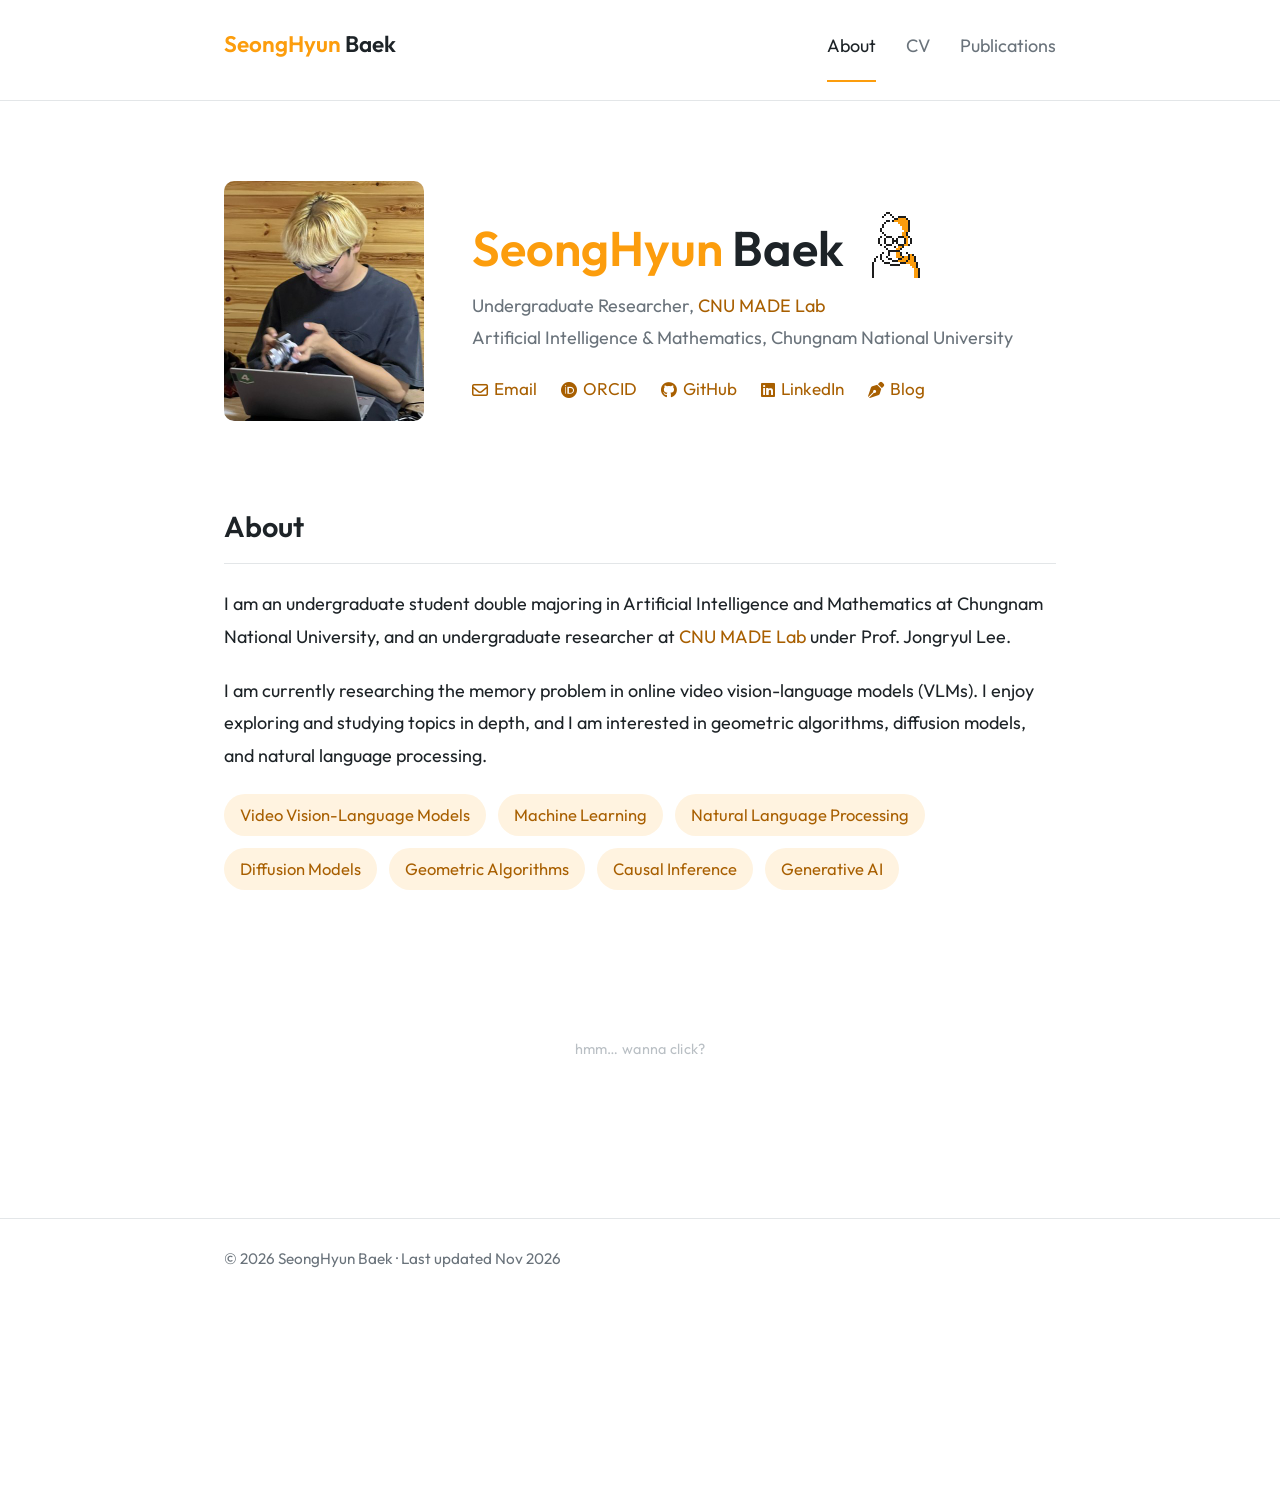
==== index.html @ b53cfd4a "Drop the hover glow on CV cells Co-Authored-By: Claude Opus 5.5 <noreply@anthropic.com>" ====
<!doctype html>
<html lang="en">
<head>
  <meta charset="utf-8">
  <meta name="viewport" content="width=device-width, initial-scale=1">
  <title>SeongHyun Baek</title>
  <link rel="icon" href="favicon.ico" sizes="32x32">
  <link rel="icon" href="images/icon-192.png" type="image/png" sizes="192x192">
  <link rel="apple-touch-icon" href="images/apple-touch-icon.png">
  <meta name="description" content="SeongHyun Baek — Undergraduate researcher in Artificial Intelligence and Mathematics at Chungnam National University (CNU MADE Lab).">
  <link rel="preconnect" href="https://fonts.googleapis.com">
  <link rel="preconnect" href="https://fonts.gstatic.com" crossorigin>
  <link href="https://fonts.googleapis.com/css2?family=Outfit:wght@400;500;600&display=swap" rel="stylesheet">
  <link rel="stylesheet" href="https://cdnjs.cloudflare.com/ajax/libs/font-awesome/6.5.1/css/all.min.css">
  <link rel="stylesheet" href="style.css?v=20261118e">
</head>
<body>

<header class="top">
  <div class="wrap">
    <a class="brand" href="index.html"><span class="given">SeongHyun</span> Baek</a>
    <nav class="menu">
      <a href="index.html" class="active">About</a>
      <a href="cv.html">CV</a>
      <a href="publications.html">Publications</a>
    </nav>
  </div>
</header>

<main class="wrap">
  <section class="intro">
    <!-- 사진: 누를 때마다 찰칵 하고 다음 사진. 목록은 photos.js 의 PHOTOS -->
    <button class="photo" type="button" aria-label="Show next photo">
      <img src="images/profile-4.jpg" alt="SeongHyun Baek">
      <span class="flash"></span>
      <i class="fa-solid fa-camera cam" aria-hidden="true"></i>
    </button>
    <div>
      <div class="name-row">
        <h1><span class="given">SeongHyun</span> Baek</h1>
        <!-- 도트 캐릭터: 모양/대사는 pixel-me.js 에서 수정 -->
        <button class="pixel-me" type="button" aria-label="Say hi">
          <canvas role="img" aria-label="Pixel-art avatar of SeongHyun Baek"></canvas>
          <span class="bubble" aria-live="polite"></span>
        </button>
      </div>
      <p class="role">Undergraduate Researcher, <a href="https://madelab-cnu.com/">CNU MADE Lab</a><br>Artificial Intelligence &amp; Mathematics, Chungnam National University</p>
      <div class="contact">
        <a href="mailto:baegs409@gmail.com"><i class="fa-regular fa-envelope"></i>Email</a>
        <a href="https://orcid.org/0009-0008-2524-4024"><i class="fa-brands fa-orcid"></i>ORCID</a>
        <a href="https://github.com/baeksuenang"><i class="fa-brands fa-github"></i>GitHub</a>
        <a href="https://www.linkedin.com/in/seonghyun-baek/"><i class="fa-brands fa-linkedin"></i>LinkedIn</a>
        <a href="https://velog.io/@baek1004/posts"><i class="fa-solid fa-pen-nib"></i>Blog</a>
      </div>
    </div>
  </section>

  <h2>About</h2>
  <p>
    I am an undergraduate student double majoring in Artificial Intelligence and Mathematics at
    Chungnam National University, and an undergraduate researcher at
    <a href="https://madelab-cnu.com/">CNU MADE Lab</a> under Prof. Jongryul Lee.
  </p>
  <p>
    I am currently researching the memory problem in online video vision-language models (VLMs).
    I enjoy exploring and studying topics in depth, and I am interested in geometric algorithms,
    diffusion models, and natural language processing.
  </p>
  <ul class="interests">
    <!-- 마우스를 올리면 키워드별 애니메이션 (easter.js) -->
    <li data-anim="vlm" tabindex="0">Video Vision-Language Models</li>
    <li data-anim="ml" tabindex="0">Machine Learning</li>
    <li data-anim="nlp" tabindex="0">Natural Language Processing</li>
    <li data-anim="diff" tabindex="0">Diffusion Models</li>
    <li data-anim="geo" tabindex="0">Geometric Algorithms</li>
    <li data-anim="causal" tabindex="0">Causal Inference</li>
    <li data-anim="gen" tabindex="0">Generative AI</li>
  </ul>

  <!-- 이스터 에그: 관심 분야 아래 옅은 글씨를 여러 번 누르면 금이 가다가 깨지고 Off the Clock 이 나타남 (hobbies.js)
       solved.ac 는 GitHub Actions 가 매일 data/solvedac.json 으로 저장, 체스는 열릴 때 chess.com 에서 바로 불러옴 -->
  <div class="crack-zone">
    <button class="crack" id="crack" type="button" aria-label="Click a few times to reveal more">
      <span class="crack-text">hmm… wanna click?</span>
      <svg class="crack-lines" viewBox="0 0 220 44" aria-hidden="true">
        <path class="c1" d="M104 2 L110 14 L102 22"/>
        <path class="c2" d="M102 22 L114 30 L108 42"/>
        <path class="c3" d="M110 14 L132 10 L150 18 M102 22 L80 26 L62 20"/>
        <path class="c4" d="M114 30 L140 34 L168 28 M80 26 L58 36 L36 30 M132 10 L140 2"/>
      </svg>
    </button>
  </div>

  <section class="otc" id="otc" hidden>
    <h2>Off the Clock</h2>
    <p class="muted">You found it. What I do when the GPUs are busy.</p>
    <div class="hobbies">
      <a class="hobby" id="hobby-solved" href="https://solved.ac/profile/baek1004">
        <div class="hobby-head">
          <img class="hobby-icon" alt="" hidden>
          <div><div class="hobby-title">Problem Solving</div><div class="hobby-sub">solved.ac · baek1004</div></div>
        </div>
        <div class="hobby-big" data-f="big">…</div>
        <div class="hobby-label" data-f="label">Tier</div>
        <ul class="hobby-stats" data-f="stats"></ul>
      </a>
      <a class="hobby" id="hobby-chess" href="https://www.chess.com/member/baekseunang">
        <div class="hobby-head">
          <img class="hobby-icon round" alt="" hidden>
          <div><div class="hobby-title">Chess</div><div class="hobby-sub">chess.com · baekseunang</div></div>
        </div>
        <div class="hobby-big" data-f="big">…</div>
        <div class="hobby-label" data-f="label">Rapid rating</div>
        <ul class="hobby-stats" data-f="stats"></ul>
      </a>
    </div>
  </section>
</main>

<footer><div class="wrap">© 2026 SeongHyun Baek · Last updated Nov 2026</div></footer>

<script src="pixel-me.js?v=20261118e"></script>
<script src="photos.js?v=20261118e"></script>
<script src="easter.js?v=20261118e"></script>
<script src="hobbies.js?v=20261118e"></script>

</body>
</html>
---- style.css ----
:root {
  --text: #1d2327;
  --muted: #6a737b;
  --line: #e3e6e8;
  --accent: #fc9d0d;          /* 주황 (테마색) — 선, 점, 테두리 */
  --link: #a85f00;            /* 같은 주황의 진한 버전 — 글자용 (흰 배경에서 잘 읽히게) */
  --accent-soft: #fff3e0;
  --bg: #ffffff;
  --font: "Outfit", system-ui, -apple-system, "Segoe UI", sans-serif;
}

* { box-sizing: border-box; }
html { font-size: 18px; }
body {
  margin: 0;
  background: var(--bg);
  color: var(--text);
  font: 400 1rem/1.8 var(--font);
  word-break: keep-all;
}
a { color: var(--link); text-decoration: none; }
a:hover { text-decoration: underline; text-underline-offset: 3px; }
b, strong { font-weight: 600; }

.wrap { max-width: 880px; margin: 0 auto; padding: 0 24px; }

/* ===== 상단 ===== */
.top { border-bottom: 1px solid var(--line); }
.top .wrap { display: flex; align-items: baseline; gap: 28px; padding-top: 24px; padding-bottom: 18px; }
.brand { font-size: 1.25rem; font-weight: 600; color: var(--text); }
.brand:hover { text-decoration: none; }
.menu { margin-left: auto; display: flex; gap: 30px; font-size: 1rem; }
.menu a { color: var(--muted); padding-bottom: 18px; border-bottom: 2px solid transparent; }
.menu a:hover { color: var(--text); text-decoration: none; }
.menu a.active { color: var(--text); border-bottom-color: var(--accent); }

main.wrap { padding-top: 80px; padding-bottom: 40px; }
h1 { font-weight: 600; font-size: 2.7rem; line-height: 1.2; margin: 0 0 12px; }
h2 {
  font-weight: 600; font-size: 1.6rem;
  margin: 80px 0 24px; padding-bottom: 10px; border-bottom: 1px solid var(--line);
}
p { margin: 0 0 22px; }
ul { margin: 0 0 22px; padding-left: 20px; }
.muted { color: var(--muted); }

/* ===== About: 사진 + 이름 ===== */
.intro { display: grid; grid-template-columns: 200px 1fr; gap: 48px; align-items: center; }
/* 프로필 사진 (누르면 찰칵) */
.photo {
  position: relative; width: 200px; height: 240px; padding: 0; border: 0;
  border-radius: 10px; overflow: hidden; cursor: pointer; background: var(--line); display: block;
}
.photo img { width: 100%; height: 100%; object-fit: cover; display: block; }
.photo .flash { position: absolute; inset: 0; background: #fff; opacity: 0; pointer-events: none; }
.photo .cam {
  position: absolute; right: 8px; bottom: 8px; font-size: .8rem; color: #fff;
  background: rgba(0, 0, 0, .45); width: 28px; height: 28px; border-radius: 50%;
  display: grid; place-items: center; opacity: 0; transition: opacity .15s;
}
.photo:hover .cam, .photo:focus-visible .cam { opacity: 1; }
.photo:focus-visible { outline: 2px solid var(--text); outline-offset: 3px; }
.photo.snap { animation: snap .28s ease-out; }
.photo.snap .flash { animation: flash .35s ease-out; }
@keyframes snap { 0% { transform: scale(1); } 30% { transform: scale(.97); } 100% { transform: scale(1); } }
@keyframes flash { 0% { opacity: 0; } 20% { opacity: .95; } 100% { opacity: 0; } }
@media (prefers-reduced-motion: reduce) { .photo.snap { animation: none; } }

/* 이름 + 도트 캐릭터 */
.name-row { display: flex; align-items: flex-end; gap: 10px; margin: 0 0 12px; }
.name-row h1 { margin: 0; }
.pixel-me {
  position: relative; flex: none; width: 80px; height: 80px; padding: 0; border: 0;
  background: none; cursor: pointer;
}
.pixel-me canvas {
  width: 100%; height: 100%; display: block;
  image-rendering: pixelated; image-rendering: crisp-edges;
}
.pixel-me:focus-visible { outline: 2px solid var(--text); outline-offset: 3px; }
.pixel-me:hover canvas { transform: translateY(-2px); }
.pixel-me.hop canvas { animation: hop .6s steps(4) 2; }
@keyframes hop {
  0%, 100% { transform: translateY(0); }
  50% { transform: translateY(-6px); }
}
.bubble {
  position: absolute; right: 26px; bottom: calc(100% - 4px); z-index: 2;
  background: #fff; color: var(--text); border: 2px solid var(--text); border-radius: 0;
  font: 500 .82rem/1.3 var(--font); white-space: nowrap; padding: 4px 9px;
  box-shadow: 3px 3px 0 var(--text);
  opacity: 0; transform: translateY(4px); transition: opacity .15s, transform .15s; pointer-events: none;
}
.bubble::after {
  content: ""; position: absolute; right: 10px; bottom: -8px;
  width: 8px; height: 8px; background: #fff;
  border-right: 2px solid var(--text); border-bottom: 2px solid var(--text);
  transform: skewX(30deg);
}
.bubble.show { opacity: 1; transform: none; }
@media (prefers-reduced-motion: reduce) {
  .pixel-me:hover canvas { transform: none; }
}
.intro .role { color: var(--muted); margin: 0 0 20px; }
.contact { display: flex; flex-wrap: wrap; gap: 10px 24px; font-size: .95rem; }
.contact a { display: inline-flex; align-items: center; gap: 6px; }
.contact i { font-size: .95em; }

.interests { display: flex; flex-wrap: wrap; gap: 12px; list-style: none; padding: 0; }
.interests li { background: var(--accent-soft); color: var(--link); padding: 6px 16px; border-radius: 999px; font-size: .92rem; }
.interests li[data-anim] { cursor: default; transition: background .15s, color .15s, transform .15s; }
.interests li[data-anim]:hover, .interests li[data-anim]:focus-visible {
  background: var(--accent); color: #fff; transform: translateY(-2px); outline: none;
}

/* 관심 분야 이스터 에그 팝업 */
.kw-pop {
  position: absolute; z-index: 20; background: #fff; border: 1px solid var(--line); border-radius: 12px;
  box-shadow: 0 10px 28px rgba(0, 0, 0, .09); padding: 10px 10px 8px;
  opacity: 0; visibility: hidden; transform: translateY(4px); pointer-events: none;
  transition: opacity .15s, transform .15s, visibility .15s;
}
.kw-pop.show { opacity: 1; visibility: visible; transform: none; }
.kw-pop canvas { display: block; }
.kw-cap { width: 220px; font-size: .72rem; color: var(--muted); text-align: center; margin-top: 4px; line-height: 1.3; }
.kw-pop::after {
  content: ""; position: absolute; left: var(--ax, 50%); bottom: -6px; width: 10px; height: 10px; background: #fff;
  border-right: 1px solid var(--line); border-bottom: 1px solid var(--line); transform: translateX(-50%) rotate(45deg);
}
.kw-pop.below::after { bottom: auto; top: -6px; transform: translateX(-50%) rotate(225deg); }

.news { list-style: none; padding: 0; }
.news li { display: grid; grid-template-columns: 96px 1fr; gap: 12px; padding: 4px 0; }
.news time { color: var(--muted); font-size: .9rem; padding-top: 1px; }

/* ===== Off the Clock (이스터 에그) ===== */
.crack-zone { margin-top: 140px; text-align: center; }
.crack {
  position: relative; display: inline-block; padding: 10px 18px; border: 0; background: none;
  font: 400 .8rem var(--font); color: #b9bfc4; letter-spacing: .02em; cursor: pointer;
}
.crack:hover { color: var(--muted); }
.crack:focus-visible { outline: 1px dashed var(--line); outline-offset: 2px; }
.crack-text { position: relative; display: inline-block; }
.crack-text .ch { display: inline-block; white-space: pre; transition: transform .7s cubic-bezier(.2, .7, .3, 1), opacity .7s; }
.crack-lines {
  position: absolute; left: 50%; top: 50%; width: 220px; height: 44px; transform: translate(-50%, -50%);
  pointer-events: none; fill: none; stroke: #9aa1a7; stroke-width: 1.2; stroke-linecap: round; stroke-linejoin: round;
}
.crack-lines path { stroke-dasharray: 200; stroke-dashoffset: 200; transition: stroke-dashoffset .25s ease-out; }
.crack[data-hits="1"] .c1, .crack[data-hits="2"] .c1, .crack[data-hits="2"] .c2,
.crack[data-hits="3"] .c1, .crack[data-hits="3"] .c2, .crack[data-hits="3"] .c3,
.crack[data-hits="4"] path, .crack.broken path { stroke-dashoffset: 0; }
.crack.broken .crack-lines { opacity: 0; transition: opacity .4s .1s; }
.crack.shake { animation: shake .3s; }
@keyframes shake {
  20% { transform: translateX(-3px) rotate(-1deg); } 40% { transform: translateX(3px) rotate(1deg); }
  60% { transform: translateX(-2px); } 80% { transform: translateX(2px); }
}
.otc.reveal { animation: reveal .7s ease-out both; }
@keyframes reveal { from { opacity: 0; transform: translateY(16px) scale(.98); } to { opacity: 1; transform: none; } }

.hobbies { display: grid; grid-template-columns: 1fr 1fr; gap: 20px; margin-top: 8px; }
.hobby {
  display: block; color: var(--text); border: 1px solid var(--line); border-radius: 12px; padding: 20px 22px;
  transition: border-color .15s, transform .15s, box-shadow .15s;
}
.hobby:hover { text-decoration: none; border-color: var(--accent); transform: translateY(-2px); box-shadow: 0 8px 22px rgba(252, 157, 13, .10); }
.hobby-head { display: flex; align-items: center; gap: 12px; margin-bottom: 16px; }
.hobby-icon { width: 40px; height: 40px; object-fit: contain; }
.hobby-icon.round { border-radius: 8px; object-fit: cover; }
.hobby-title { font-weight: 600; line-height: 1.3; }
.hobby-sub { font-size: .82rem; color: var(--muted); line-height: 1.3; }
.hobby-big { font-size: 1.9rem; font-weight: 600; line-height: 1.2; color: var(--link); }
.hobby-label { font-size: .85rem; color: var(--muted); margin-bottom: 12px; }
.hobby-stats { list-style: none; padding: 12px 0 0; margin: 0; border-top: 1px solid var(--line); font-size: .9rem; }
.hobby-stats li { display: flex; justify-content: space-between; padding: 3px 0; }
.hobby-stats span { color: var(--muted); }
.hobby-stats b { font-weight: 600; }

/* ===== Publications ===== */
.legend { font-size: .85rem; color: var(--muted); }
.pub-year { display: grid; grid-template-columns: 90px 1fr; gap: 28px; margin-top: 44px; }
.pub-year > span { font-size: 1.3rem; color: var(--muted); line-height: 1.4; }
.pubs { list-style: none; padding: 0; margin: 0; }
.pub { padding: 0 0 36px; }
.pub .title { font-weight: 600; font-size: 1.1rem; margin-bottom: 4px; }
.pub .author b { color: var(--link); }
.pub .venue { color: var(--muted); }
.pub .award { font-size: .88rem; color: var(--link); font-weight: 500; }
.tag {
  display: inline-block; font-size: .72rem; font-weight: 600; letter-spacing: .02em;
  border: 1px solid var(--accent); color: var(--link);
  border-radius: 4px; padding: 0 6px; margin-right: 6px; vertical-align: 2px;
}
.pub .links { font-size: .88rem; }
.pub .links a + a::before { content: "·"; color: var(--muted); margin: 0 8px; }

/* ===== CV ===== */
.entries { list-style: none; padding: 0; margin: 0; }
.entry { display: flex; justify-content: space-between; gap: 20px; padding: 14px 0; }
.entry .what { font-weight: 600; }
.entry .sub { display: block; color: var(--muted); font-size: .92rem; }
.entry time { color: var(--muted); font-size: .9rem; white-space: nowrap; padding-top: 1px; }

/* CV 셀: 항목마다 상자. 사진/링크가 있는 셀(.has-more)은 마우스를 올리면 펼쳐짐 */
.entries:has(.cell) { display: grid; gap: 12px; }
.entry.cell {
  display: block; position: relative; padding: 16px 20px;
  border: 1px solid var(--line); border-radius: 12px; background: #fff;
  transition: border-color .2s, box-shadow .2s, transform .2s;
}
.cell-main { display: flex; justify-content: space-between; gap: 20px; }
.cell.has-more { cursor: pointer; }
.cell.has-more::after {            /* 펼칠 게 있다는 작은 표시 */
  content: ""; position: absolute; top: 12px; right: 12px; width: 6px; height: 6px;
  border-radius: 50%; background: var(--accent); opacity: .55; transition: transform .2s, opacity .2s;
}
.cell.has-more:hover, .cell.has-more:focus-within, .cell.has-more.open {
  border-color: var(--accent); outline: none;
}
.cell.has-more:hover::after, .cell.has-more:focus-within::after, .cell.has-more.open::after { transform: scale(0); opacity: 0; }
.cell-more { max-height: 0; overflow: hidden; opacity: 0; transition: max-height .4s ease, opacity .25s ease, margin-top .3s; }
.cell.has-more:hover .cell-more, .cell.has-more:focus-within .cell-more, .cell.has-more.open .cell-more {
  max-height: 560px; opacity: 1; margin-top: 14px;
}
.cell-media { display: flex; gap: 10px; margin-bottom: 12px; overflow-x: auto; }
.cell-media img { height: 220px; width: auto; aspect-ratio: 3 / 4; object-fit: cover; border-radius: 8px; display: block; }
.cell-links { display: flex; flex-wrap: wrap; gap: 8px; }
.cell-links a {
  font-size: .85rem; font-weight: 500; padding: 4px 12px; border-radius: 999px;
  background: var(--accent-soft); color: var(--link);
}
.cell-links a:hover { background: var(--accent); color: #fff; text-decoration: none; }

.skills td { padding: 10px 32px 10px 0; vertical-align: top; }
.skills td:first-child { font-weight: 600; white-space: nowrap; }

/* 타임라인 */
.timeline { list-style: none; padding: 0; margin: 0; position: relative; }
.timeline::before { content: ""; position: absolute; left: 5px; top: 24px; bottom: 24px; width: 1px; background: var(--line); }
.timeline li { position: relative; display: grid; grid-template-columns: 116px 1fr; gap: 16px; padding: 12px 0 12px 34px; }
.timeline li::before {
  content: ""; position: absolute; left: 0; top: 23px;
  width: 11px; height: 11px; border-radius: 50%; background: var(--bg); border: 2px solid var(--accent);
}
.timeline li:first-child::before { background: var(--accent); }
.timeline time { color: var(--muted); font-size: .9rem; }

/* ===== 푸터 ===== */
footer { border-top: 1px solid var(--line); margin-top: 110px; }
footer .wrap { padding-top: 26px; padding-bottom: 56px; font-size: .85rem; color: var(--muted); }

/* ===== 모바일 ===== */
@media (max-width: 600px) {
  .top .wrap { flex-wrap: wrap; gap: 4px; padding-bottom: 0; }
  .menu { margin-left: 0; width: 100%; }
  .hobbies { grid-template-columns: 1fr; }
  .crack-zone { margin-top: 100px; }
  html { font-size: 17px; }
  main.wrap { padding-top: 44px; }
  .intro { grid-template-columns: 1fr; gap: 20px; }
  .photo { width: 140px; height: 168px; }
  .pixel-me { width: 60px; height: 60px; }
  .bubble { right: 18px; }
  h1 { font-size: 1.95rem; }
  .name-row h1 { font-size: min(1.95rem, 8.2vw); white-space: nowrap; }
  h2 { margin-top: 60px; }
  .pub-year { grid-template-columns: 1fr; gap: 4px; }
  .entry { flex-direction: column-reverse; gap: 0; }
  .cell-main { flex-direction: column-reverse; gap: 0; }
  .entry.cell { padding: 14px 16px; }
  .cell-media img { height: 180px; }
  .news li, .timeline li { grid-template-columns: 1fr; gap: 0; }
}

/* 이름에서 "SeongHyun"만 주황색 */
.given { color: var(--accent); }
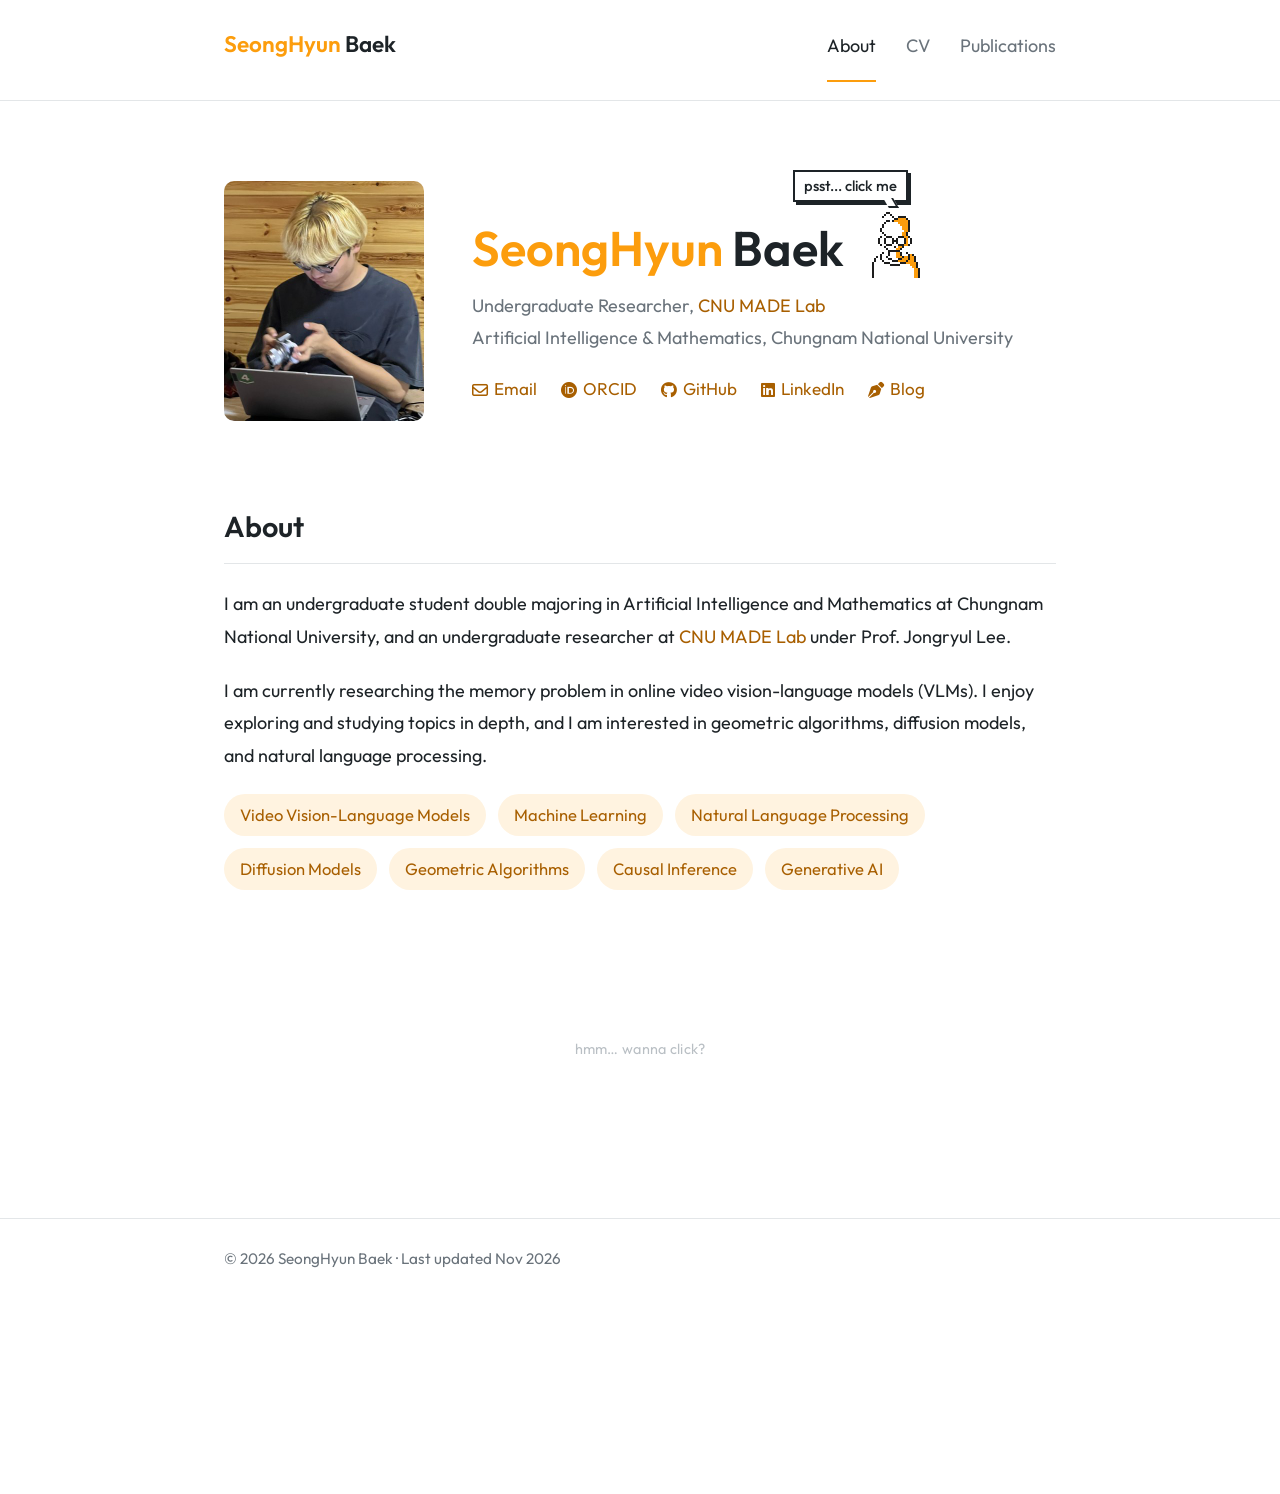
==== commit 6778f203: "Use clean URLs (/, /cv, /publications) for page links Co-Authored-By: Claude Opus 5.5 <noreply@anthr" ====
--- a/index.html
+++ b/index.html
@@ -18,11 +18,11 @@
 
 <header class="top">
   <div class="wrap">
-    <a class="brand" href="index.html"><span class="given">SeongHyun</span> Baek</a>
+    <a class="brand" href="/"><span class="given">SeongHyun</span> Baek</a>
     <nav class="menu">
-      <a href="index.html" class="active">About</a>
-      <a href="cv.html">CV</a>
-      <a href="publications.html">Publications</a>
+      <a href="/" class="active">About</a>
+      <a href="/cv">CV</a>
+      <a href="/publications">Publications</a>
     </nav>
   </div>
 </header>
